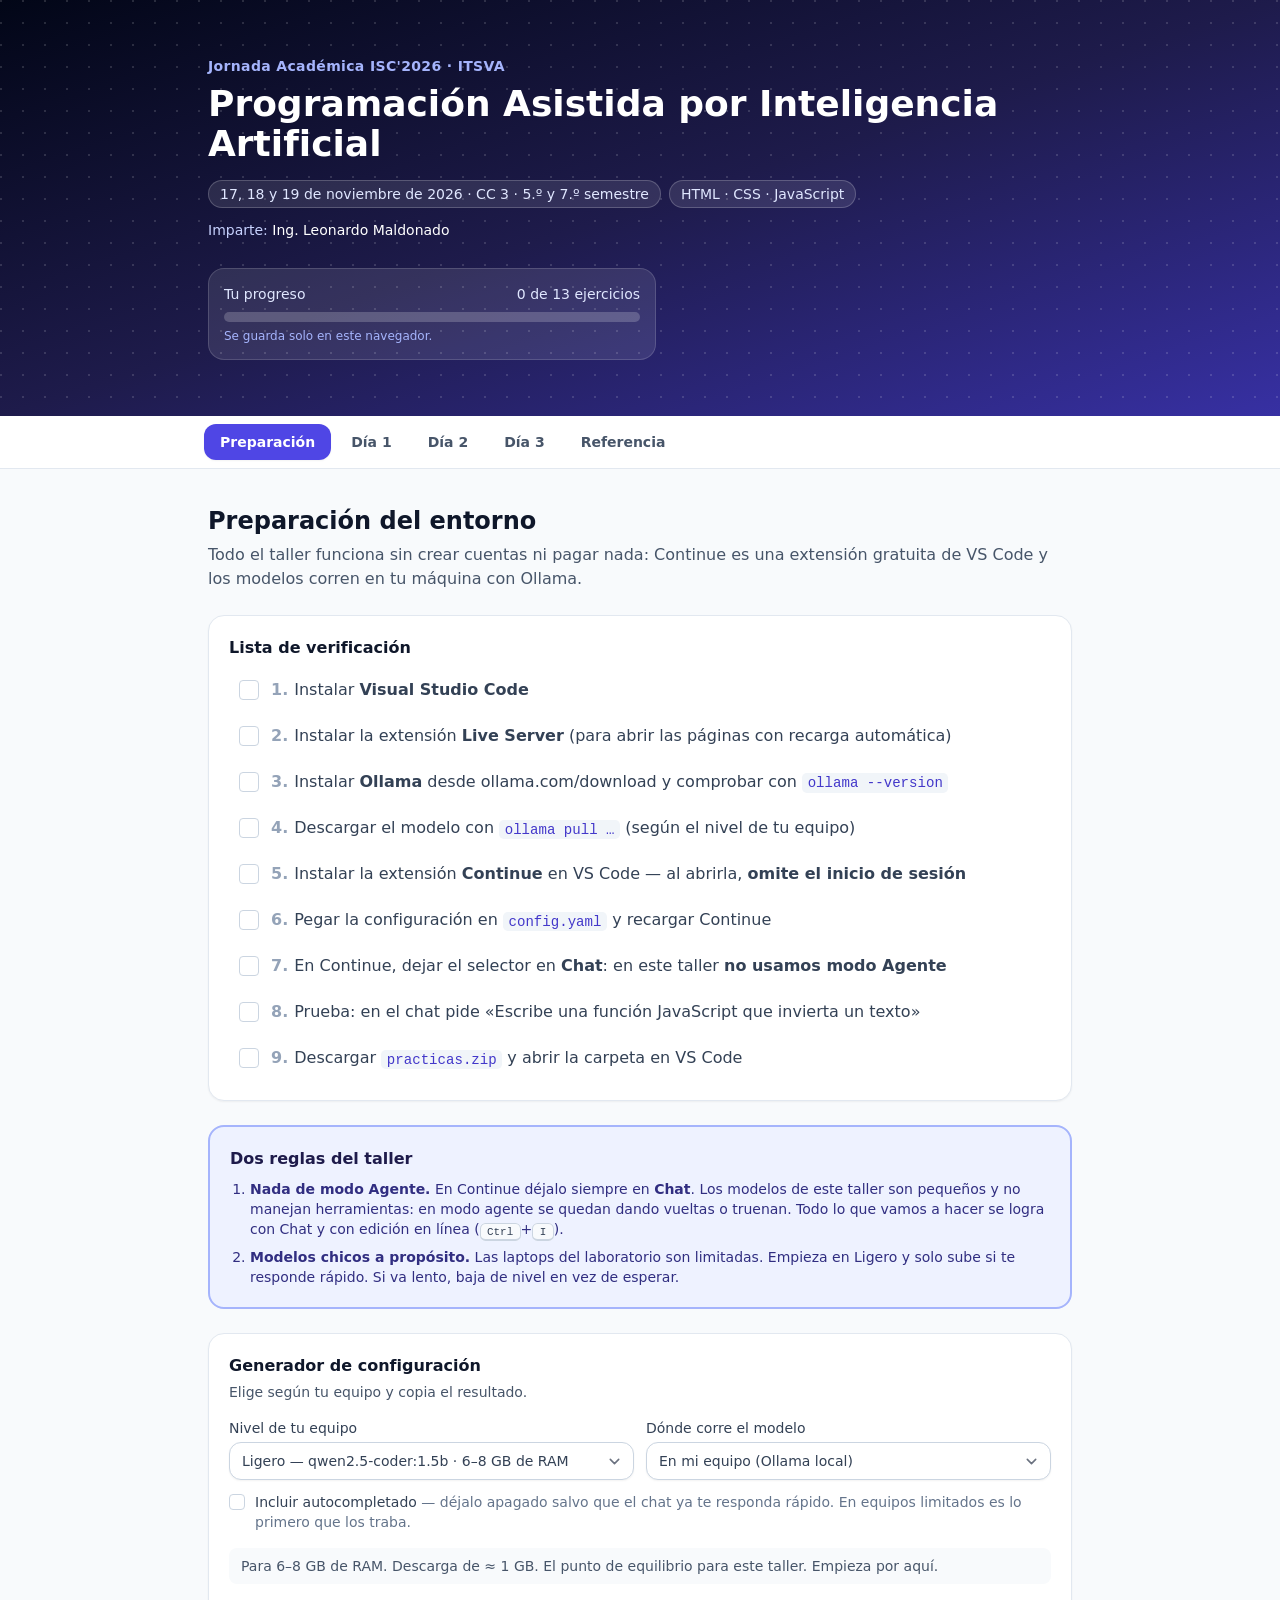
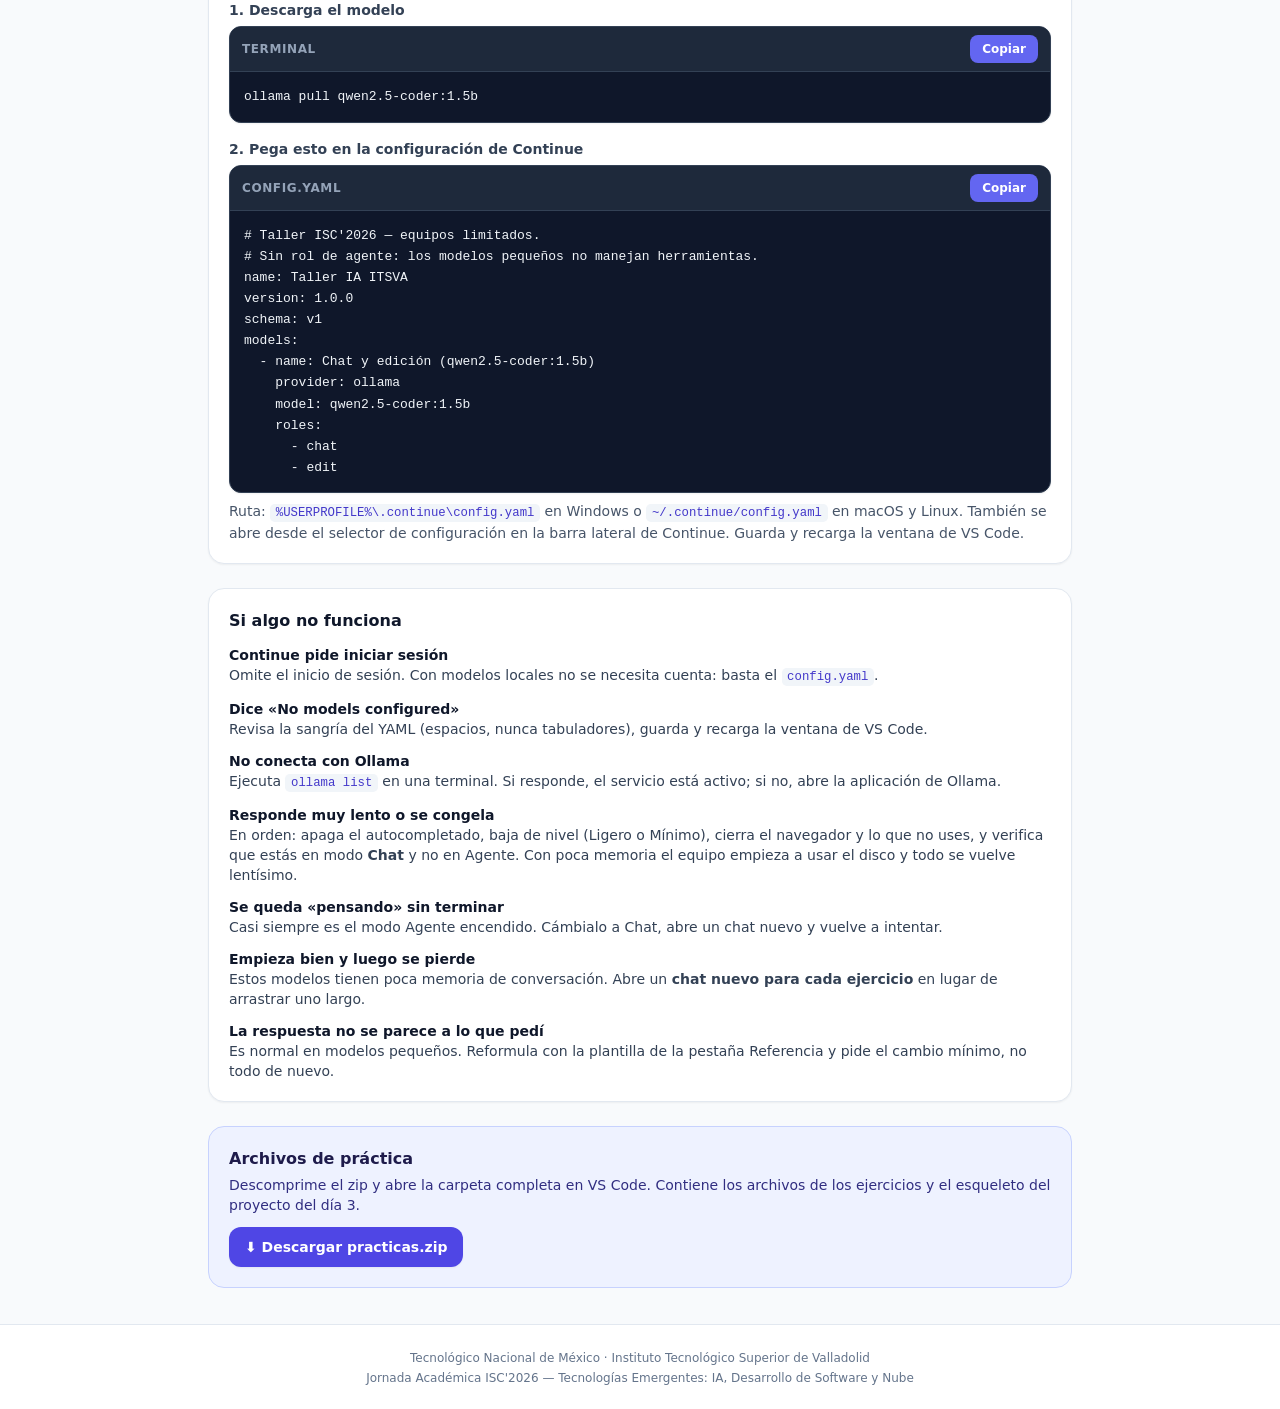
==== index.html @ e0ac518d "Sitio del taller de programación asistida por IA (ITSVA, ISC'2026) Sitio estático para GitHub Pages:" ====
<!doctype html>
<html lang="es">
<head>
  <meta charset="utf-8">
  <meta name="viewport" content="width=device-width, initial-scale=1">
  <title>Programación Asistida por IA · Jornada ISC'2026 · ITSVA</title>
  <meta name="description" content="Taller interactivo de programación asistida por IA con ejercicios autoevaluables. Jornada Académica ISC'2026, ITSVA.">
  <meta name="theme-color" content="#1e1b4b">
  <link rel="icon" href="data:image/svg+xml,%3Csvg xmlns='http://www.w3.org/2000/svg' viewBox='0 0 32 32'%3E%3Crect width='32' height='32' rx='7' fill='%234f46e5'/%3E%3Cpath d='M12 11 L7 16 L12 21 M20 11 L25 16 L20 21' stroke='white' stroke-width='2.5' fill='none' stroke-linecap='round' stroke-linejoin='round'/%3E%3C/svg%3E">
  <link rel="stylesheet" href="assets/tailwind.css">
  <style>
    kbd { font-family: ui-monospace, SFMono-Regular, Menlo, Consolas, monospace; font-size: .78em; padding: .1rem .4rem; border: 1px solid #cbd5e1; border-bottom-width: 2px; border-radius: .35rem; background: #f8fafc; color: #334155; white-space: nowrap; }
    code { font-family: ui-monospace, SFMono-Regular, Menlo, Consolas, monospace; font-size: .88em; background: #f1f5f9; padding: .1rem .35rem; border-radius: .3rem; color: #4338ca; }
    pre code { background: none; padding: 0; color: inherit; }
    #nav { scrollbar-width: none; -ms-overflow-style: none; }
    #nav::-webkit-scrollbar { display: none; }
    html { scroll-behavior: smooth; }
    textarea { tab-size: 2; }
    details[open] summary { margin-bottom: .25rem; }
    .trama { background-image: radial-gradient(circle at 1px 1px, rgba(255,255,255,.14) 1px, transparent 0); background-size: 22px 22px; }
  </style>
</head>
<body class="bg-slate-50 text-slate-800 antialiased">

  <header class="relative overflow-hidden bg-gradient-to-br from-slate-950 via-indigo-950 to-indigo-800 text-white">
    <div class="trama absolute inset-0" aria-hidden="true"></div>
    <div class="relative mx-auto max-w-4xl px-4 py-10 sm:py-14">
      <p id="t-evento" class="text-sm font-semibold tracking-wide text-indigo-300"></p>
      <h1 id="t-titulo" class="mt-2 text-3xl font-bold leading-tight sm:text-4xl"></h1>
      <div class="mt-4 flex flex-wrap items-center gap-2 text-sm">
        <span class="rounded-full bg-white/10 px-3 py-1 text-indigo-100 ring-1 ring-inset ring-white/20" id="t-datos"></span>
        <span class="rounded-full bg-white/10 px-3 py-1 text-indigo-100 ring-1 ring-inset ring-white/20" id="t-stack"></span>
      </div>
      <p class="mt-3 text-sm text-indigo-200">Imparte: <span id="t-instructor" class="font-medium text-white"></span></p>
      <span id="modo-instructor" class="mt-3 hidden rounded-full bg-amber-400 px-3 py-1 text-xs font-bold text-amber-950">MODO INSTRUCTOR</span>

      <div class="mt-7 max-w-md rounded-2xl bg-white/10 p-4 ring-1 ring-inset ring-white/15">
        <div class="flex items-center justify-between text-sm font-medium text-indigo-100">
          <span>Tu progreso</span><span id="progreso-texto">—</span>
        </div>
        <div class="mt-2 h-2.5 w-full overflow-hidden rounded-full bg-white/20" role="progressbar" aria-label="Progreso de ejercicios">
          <div id="progreso-barra" class="h-full rounded-full bg-gradient-to-r from-emerald-400 to-teal-300 transition-all duration-500" style="width:0%"></div>
        </div>
        <p class="mt-1.5 text-xs text-indigo-300">Se guarda solo en este navegador.</p>
      </div>
    </div>
  </header>

  <nav class="sticky top-0 z-20 border-b border-slate-200 bg-white/90 backdrop-blur-md" aria-label="Secciones del taller">
    <div id="nav" class="mx-auto flex max-w-4xl gap-1 overflow-x-auto px-3 py-2"></div>
  </nav>

  <main id="app" class="mx-auto max-w-4xl px-4 py-7 sm:py-9"></main>

  <footer class="border-t border-slate-200 bg-white">
    <div class="mx-auto max-w-4xl px-4 py-6 text-center text-xs leading-relaxed text-slate-500">
      Tecnológico Nacional de México · Instituto Tecnológico Superior de Valladolid<br>
      Jornada Académica ISC'2026 — Tecnologías Emergentes: IA, Desarrollo de Software y Nube
    </div>
  </footer>

  <noscript>
    <p class="p-6 text-center text-slate-700">Esta página necesita JavaScript para mostrar el contenido del taller.</p>
  </noscript>

  <script src="assets/data.js"></script>
  <script src="assets/app.js"></script>
</body>
</html>
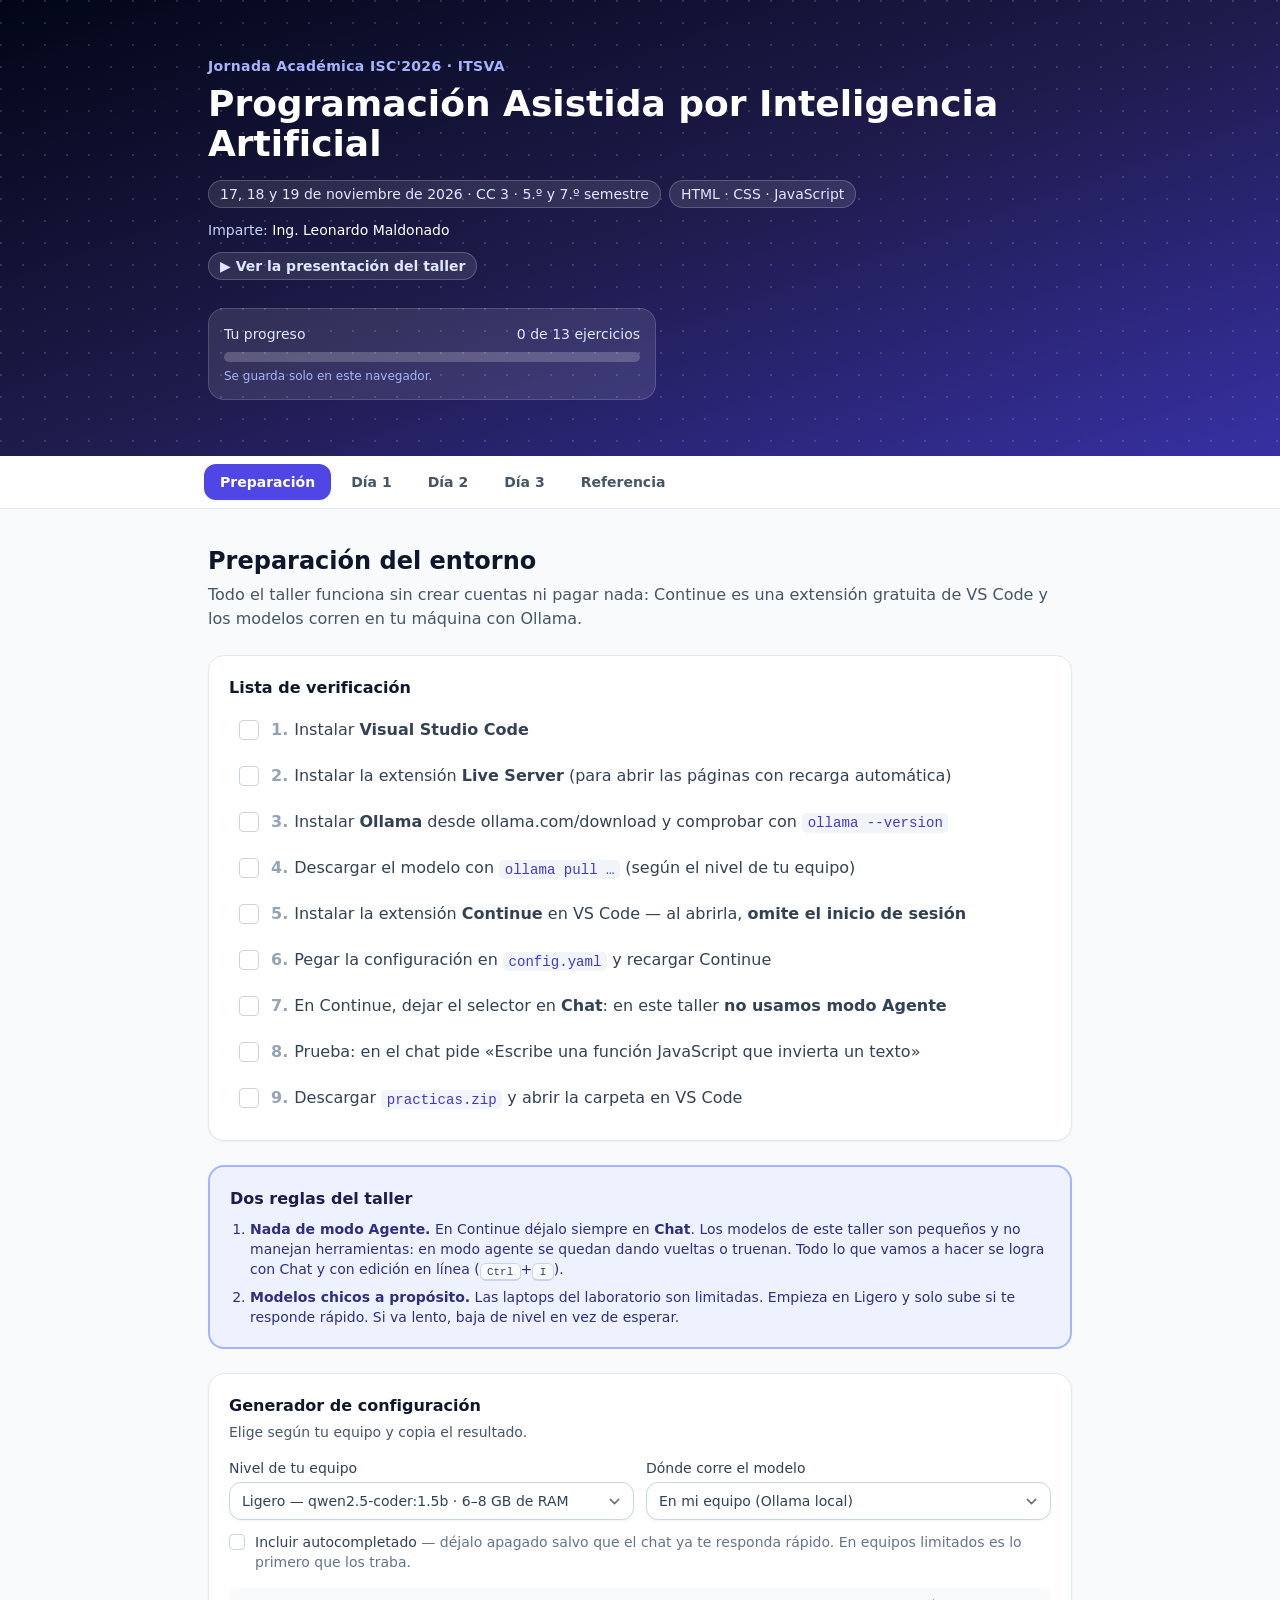
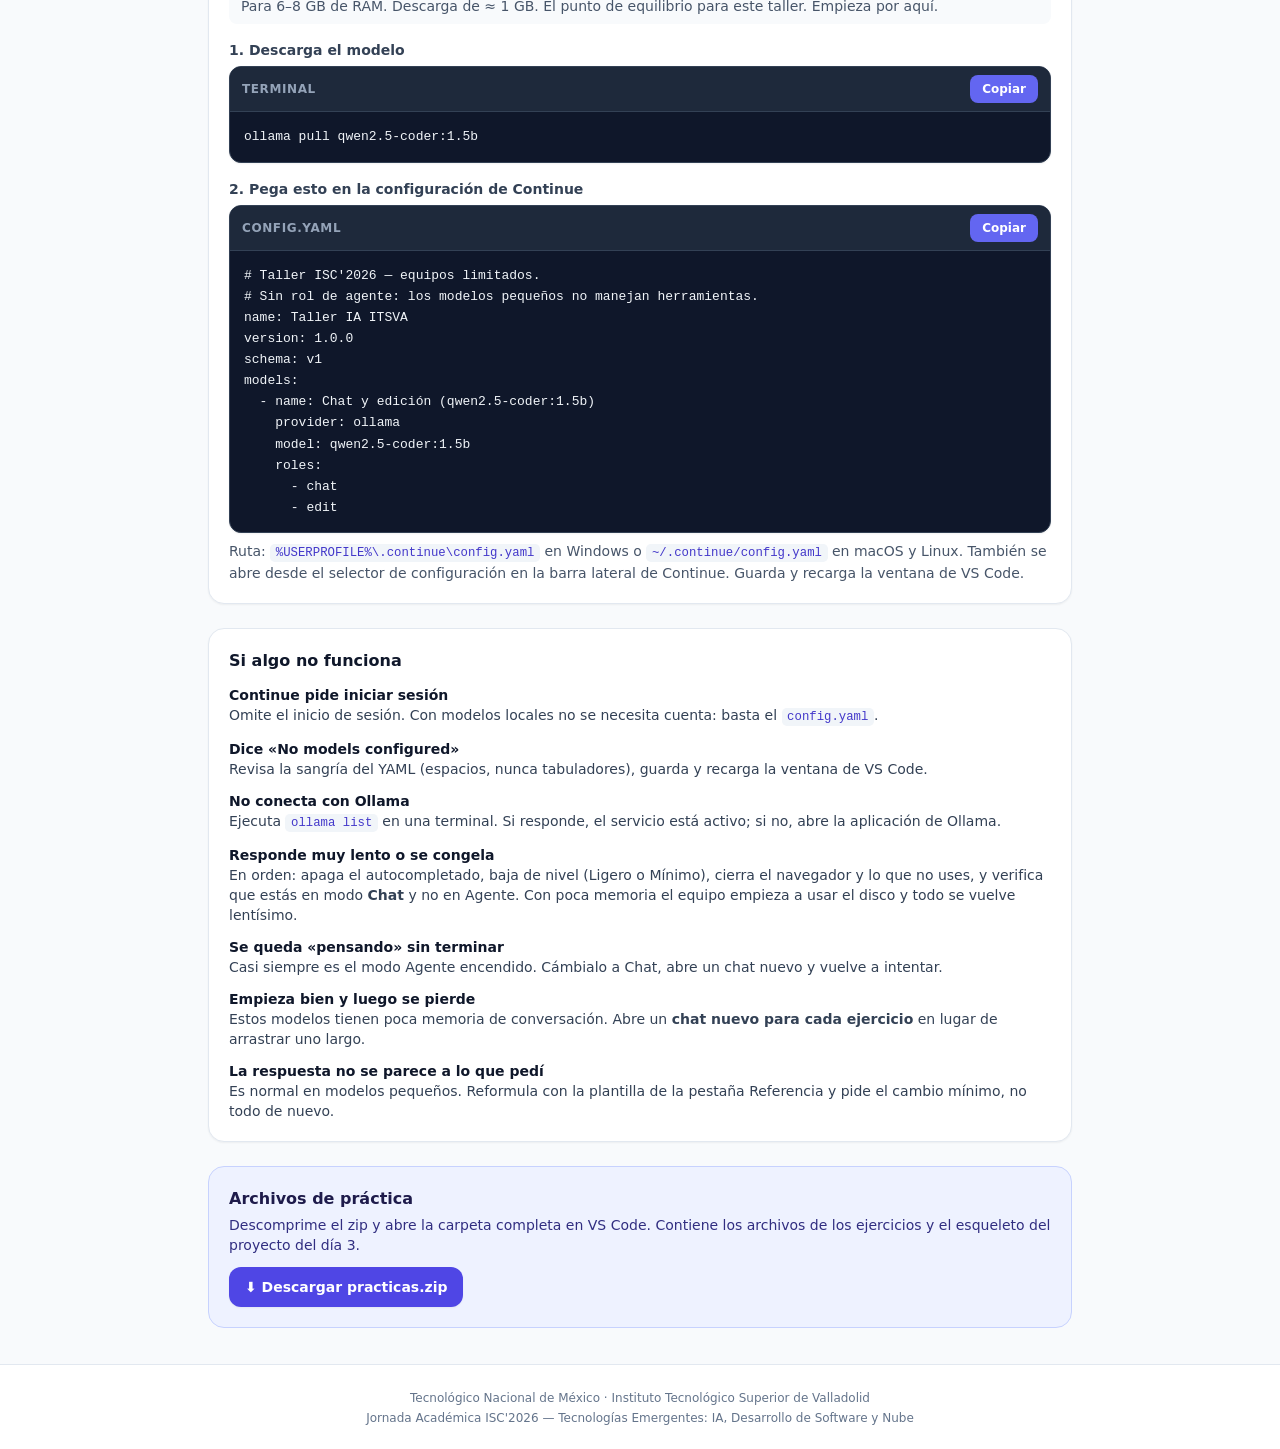
==== commit 558e0e66: "Presentación del taller con motion graphics sobre LLM y Ollama 27 diapositivas en presentacion.html:" ====
--- a/index.html
+++ b/index.html
@@ -32,6 +32,7 @@
         <span class="rounded-full bg-white/10 px-3 py-1 text-indigo-100 ring-1 ring-inset ring-white/20" id="t-stack"></span>
       </div>
       <p class="mt-3 text-sm text-indigo-200">Imparte: <span id="t-instructor" class="font-medium text-white"></span></p>
+      <a href="presentacion.html" class="mt-3 inline-flex items-center gap-2 rounded-full bg-white/10 px-3 py-1 text-sm font-semibold text-indigo-100 ring-1 ring-inset ring-white/20">▶ Ver la presentación del taller</a>
       <span id="modo-instructor" class="mt-3 hidden rounded-full bg-amber-400 px-3 py-1 text-xs font-bold text-amber-950">MODO INSTRUCTOR</span>
 
       <div class="mt-7 max-w-md rounded-2xl bg-white/10 p-4 ring-1 ring-inset ring-white/15">
